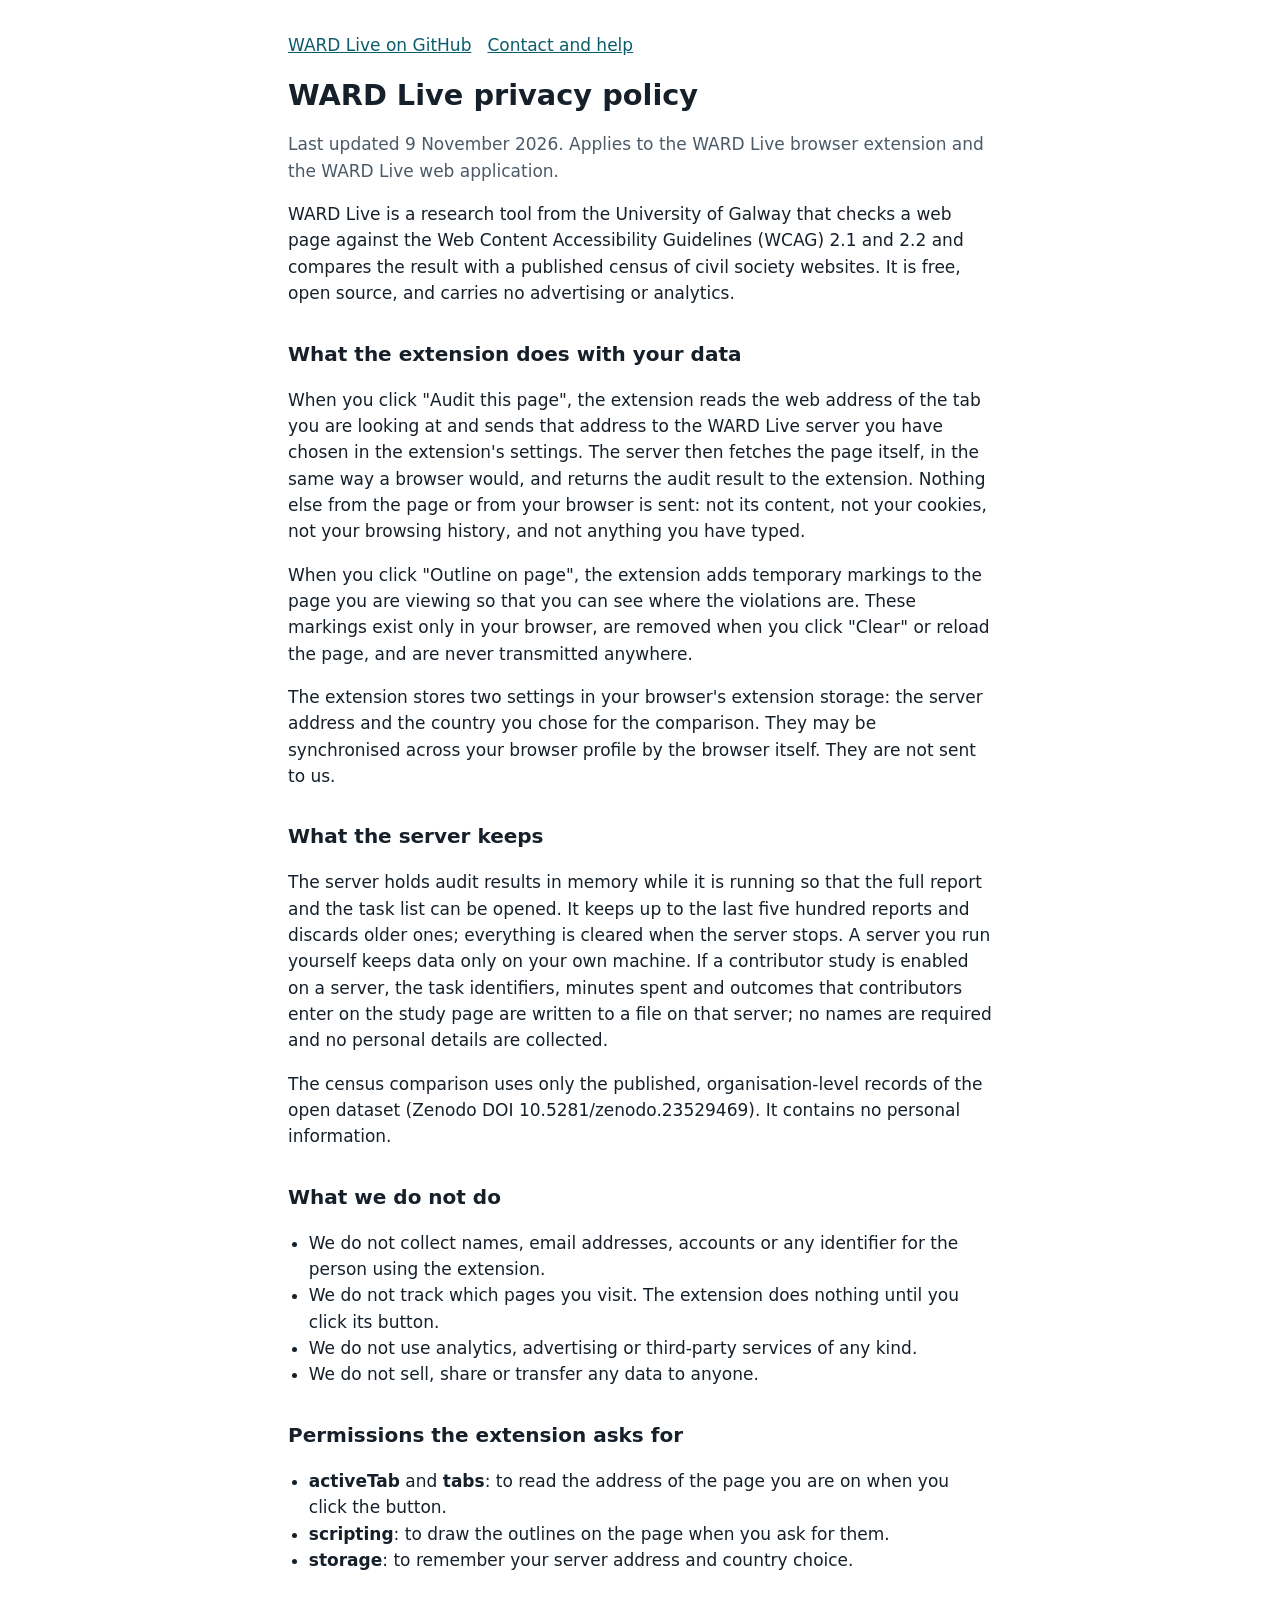
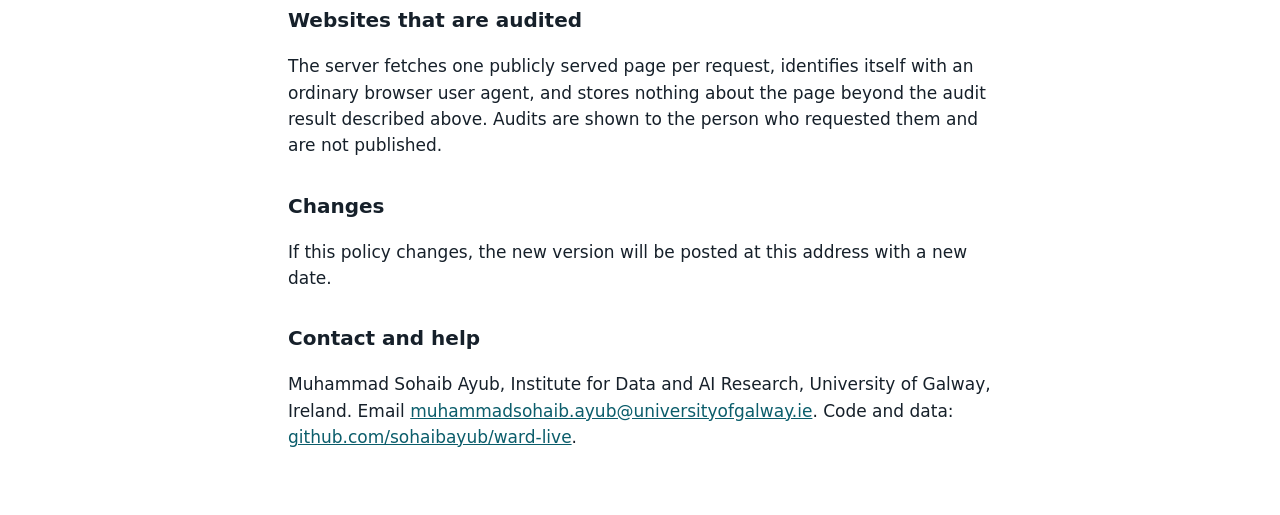
==== docs/privacy-policy.html @ 0adb9459 "Add files via upload" ====
<!DOCTYPE html>
<html lang="en">
<head>
<meta charset="utf-8">
<meta name="viewport" content="width=device-width, initial-scale=1">
<title>WARD Live privacy policy</title>
<style>
  body { font-family: system-ui, -apple-system, "Segoe UI", Roboto, Arial, sans-serif; font-size: 1.0625rem; line-height: 1.55; color: #16202a; background: #fff; margin: 0; }
  main { max-width: 44rem; margin: 0 auto; padding: 2rem 1rem 3rem; }
  h1 { font-size: 1.8rem; line-height: 1.2; }
  h2 { font-size: 1.25rem; margin-top: 2rem; }
  a { color: #0b5d6b; }
  a:focus-visible { outline: 0.1875rem solid #ffbf47; outline-offset: 0.125rem; }
  .meta { color: #4b5a68; }
  ul { padding-left: 1.3rem; }
  nav a { margin-right: 1rem; }
</style>
</head>
<body>
<main>
  <nav aria-label="Site"><a href="https://github.com/sohaibayub/ward-live">WARD Live on GitHub</a><a href="#contact">Contact and help</a></nav>
  <h1>WARD Live privacy policy</h1>
  <p class="meta">Last updated 9 November 2026. Applies to the WARD Live browser extension and the WARD Live web application.</p>

  <p>WARD Live is a research tool from the University of Galway that checks a web page against the Web Content Accessibility Guidelines (WCAG) 2.1 and 2.2 and compares the result with a published census of civil society websites. It is free, open source, and carries no advertising or analytics.</p>

  <h2>What the extension does with your data</h2>
  <p>When you click "Audit this page", the extension reads the web address of the tab you are looking at and sends that address to the WARD Live server you have chosen in the extension's settings. The server then fetches the page itself, in the same way a browser would, and returns the audit result to the extension. Nothing else from the page or from your browser is sent: not its content, not your cookies, not your browsing history, and not anything you have typed.</p>
  <p>When you click "Outline on page", the extension adds temporary markings to the page you are viewing so that you can see where the violations are. These markings exist only in your browser, are removed when you click "Clear" or reload the page, and are never transmitted anywhere.</p>
  <p>The extension stores two settings in your browser's extension storage: the server address and the country you chose for the comparison. They may be synchronised across your browser profile by the browser itself. They are not sent to us.</p>

  <h2>What the server keeps</h2>
  <p>The server holds audit results in memory while it is running so that the full report and the task list can be opened. It keeps up to the last five hundred reports and discards older ones; everything is cleared when the server stops. A server you run yourself keeps data only on your own machine. If a contributor study is enabled on a server, the task identifiers, minutes spent and outcomes that contributors enter on the study page are written to a file on that server; no names are required and no personal details are collected.</p>
  <p>The census comparison uses only the published, organisation-level records of the open dataset (Zenodo DOI 10.5281/zenodo.23529469). It contains no personal information.</p>

  <h2>What we do not do</h2>
  <ul>
    <li>We do not collect names, email addresses, accounts or any identifier for the person using the extension.</li>
    <li>We do not track which pages you visit. The extension does nothing until you click its button.</li>
    <li>We do not use analytics, advertising or third-party services of any kind.</li>
    <li>We do not sell, share or transfer any data to anyone.</li>
  </ul>

  <h2>Permissions the extension asks for</h2>
  <ul>
    <li><strong>activeTab</strong> and <strong>tabs</strong>: to read the address of the page you are on when you click the button.</li>
    <li><strong>scripting</strong>: to draw the outlines on the page when you ask for them.</li>
    <li><strong>storage</strong>: to remember your server address and country choice.</li>
  </ul>

  <h2>Websites that are audited</h2>
  <p>The server fetches one publicly served page per request, identifies itself with an ordinary browser user agent, and stores nothing about the page beyond the audit result described above. Audits are shown to the person who requested them and are not published.</p>

  <h2>Changes</h2>
  <p>If this policy changes, the new version will be posted at this address with a new date.</p>

  <h2 id="contact">Contact and help</h2>
  <p>Muhammad Sohaib Ayub, Institute for Data and AI Research, University of Galway, Ireland. Email <a href="mailto:muhammadsohaib.ayub@universityofgalway.ie">muhammadsohaib.ayub@universityofgalway.ie</a>. Code and data: <a href="https://github.com/sohaibayub/ward-live">github.com/sohaibayub/ward-live</a>.</p>
</main>
</body>
</html>
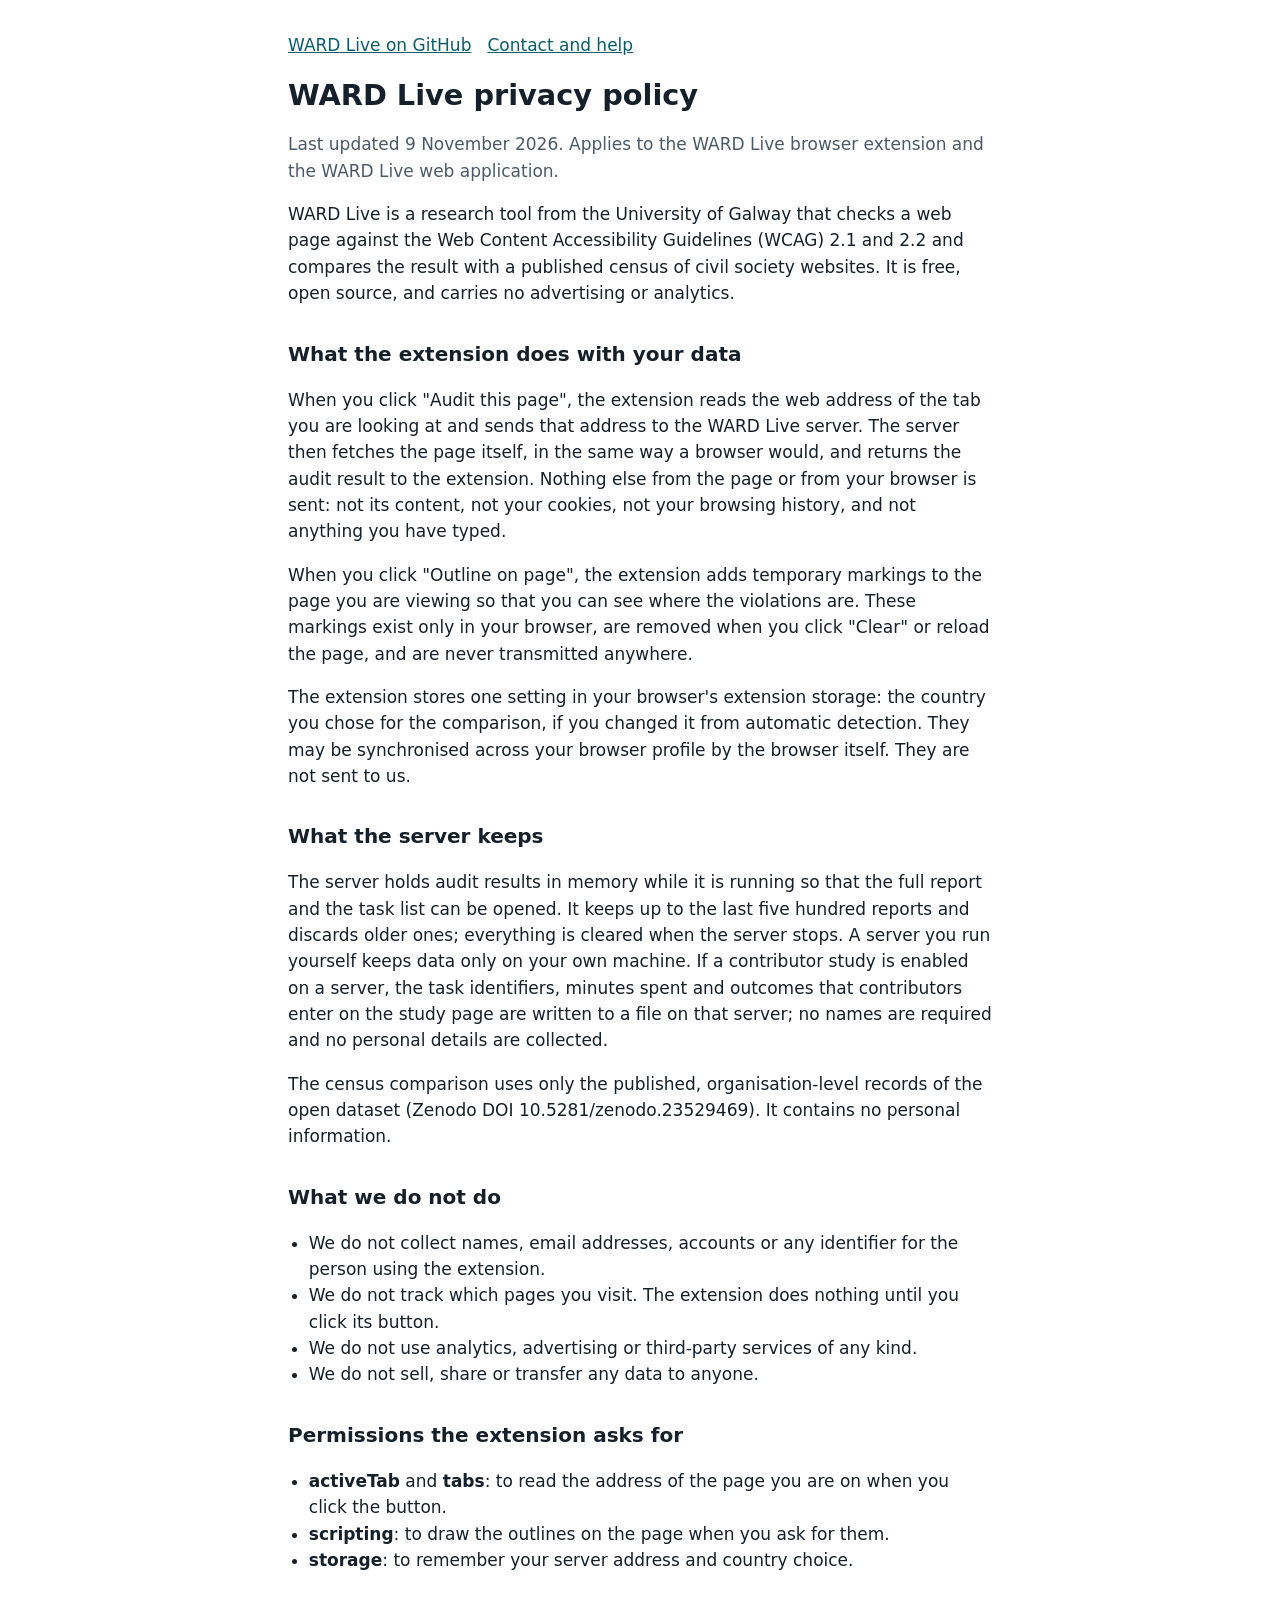
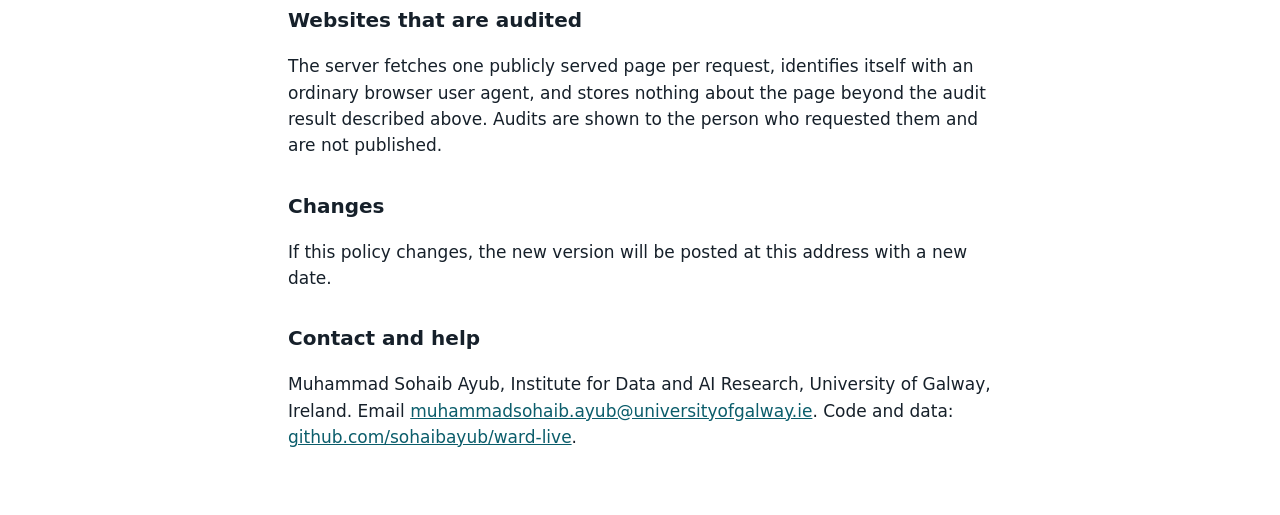
==== commit 0e1cadf2: "Store" ====
--- a/docs/privacy-policy.html
+++ b/docs/privacy-policy.html
@@ -25,9 +25,9 @@
   <p>WARD Live is a research tool from the University of Galway that checks a web page against the Web Content Accessibility Guidelines (WCAG) 2.1 and 2.2 and compares the result with a published census of civil society websites. It is free, open source, and carries no advertising or analytics.</p>
 
   <h2>What the extension does with your data</h2>
-  <p>When you click "Audit this page", the extension reads the web address of the tab you are looking at and sends that address to the WARD Live server you have chosen in the extension's settings. The server then fetches the page itself, in the same way a browser would, and returns the audit result to the extension. Nothing else from the page or from your browser is sent: not its content, not your cookies, not your browsing history, and not anything you have typed.</p>
+  <p>When you click "Audit this page", the extension reads the web address of the tab you are looking at and sends that address to the WARD Live server. The server then fetches the page itself, in the same way a browser would, and returns the audit result to the extension. Nothing else from the page or from your browser is sent: not its content, not your cookies, not your browsing history, and not anything you have typed.</p>
   <p>When you click "Outline on page", the extension adds temporary markings to the page you are viewing so that you can see where the violations are. These markings exist only in your browser, are removed when you click "Clear" or reload the page, and are never transmitted anywhere.</p>
-  <p>The extension stores two settings in your browser's extension storage: the server address and the country you chose for the comparison. They may be synchronised across your browser profile by the browser itself. They are not sent to us.</p>
+  <p>The extension stores one setting in your browser's extension storage: the country you chose for the comparison, if you changed it from automatic detection. They may be synchronised across your browser profile by the browser itself. They are not sent to us.</p>
 
   <h2>What the server keeps</h2>
   <p>The server holds audit results in memory while it is running so that the full report and the task list can be opened. It keeps up to the last five hundred reports and discards older ones; everything is cleared when the server stops. A server you run yourself keeps data only on your own machine. If a contributor study is enabled on a server, the task identifiers, minutes spent and outcomes that contributors enter on the study page are written to a file on that server; no names are required and no personal details are collected.</p>
